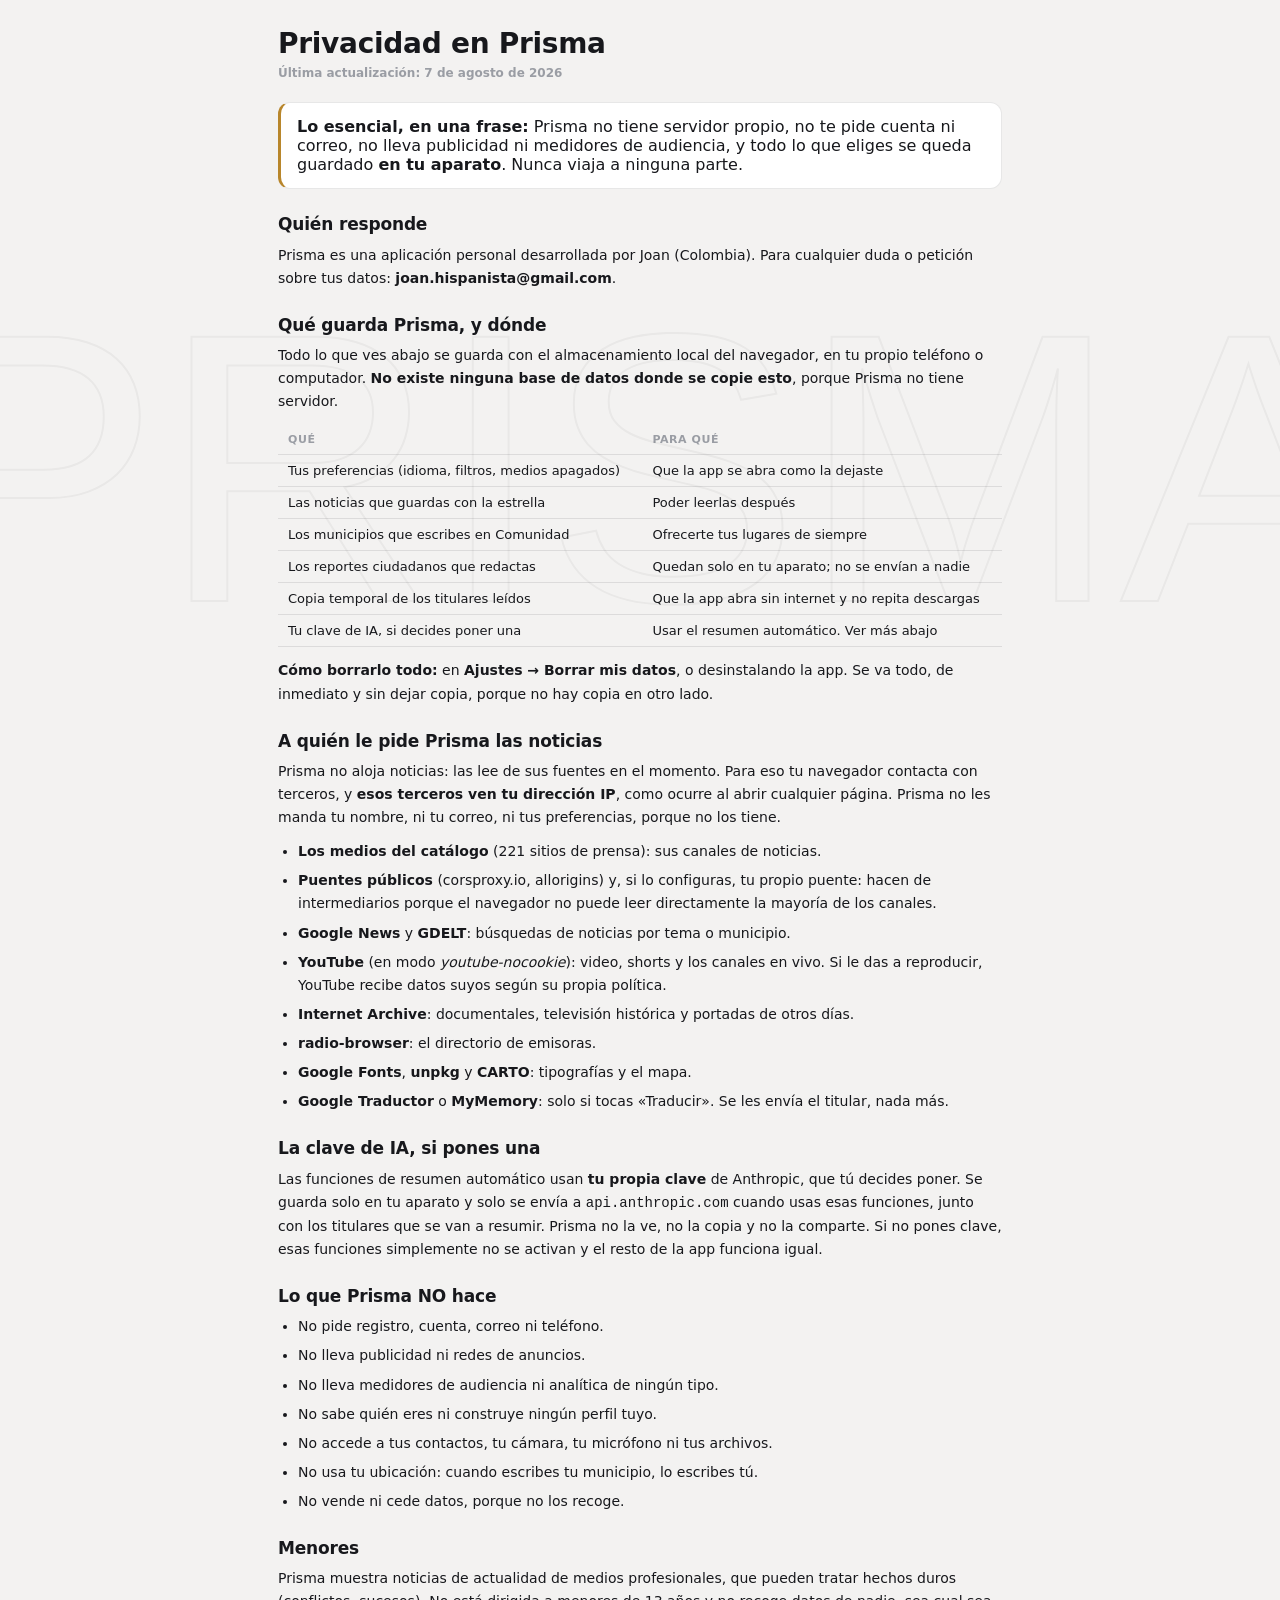
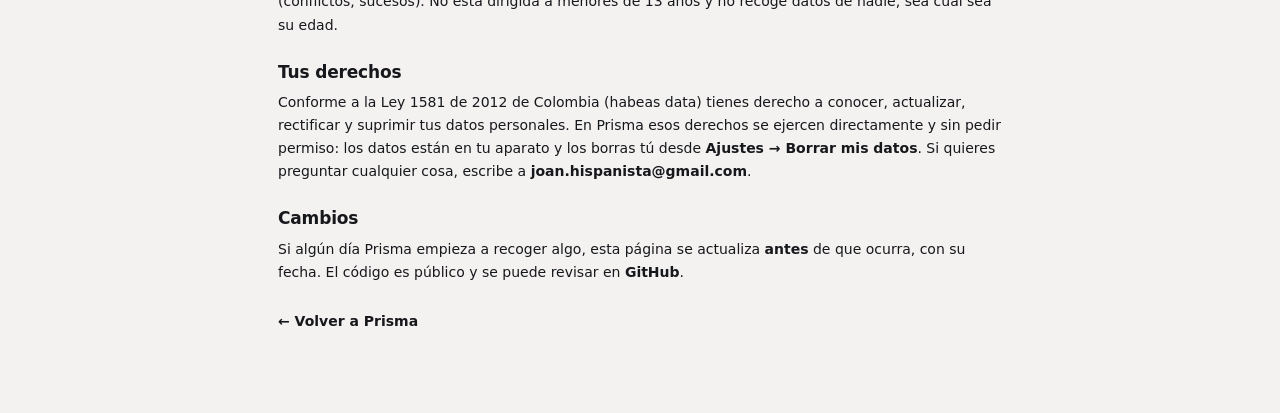
==== privacidad.html @ cb652c82 "Ficha para Google Play, y arreglar el boton que prometia mas de lo que borraba Google exige una poli" ====
<!DOCTYPE html>
<html lang="es-CO">
<head>
<meta charset="UTF-8">
<meta name="viewport" content="width=device-width, initial-scale=1.0">
<title>Privacidad · Prisma · Noticias del mundo</title>
<meta name="description" content="Qué guarda Prisma, dónde lo guarda y a quién le pide las noticias. En cristiano.">
<meta name="theme-color" content="#17181c">
<link rel="stylesheet" href="estilos.css">
<style>
  .doc{max-width:760px;margin:0 auto;padding:28px 18px 70px}
  .doc h1{font-size:28px;font-weight:900;line-height:1.15;margin-bottom:6px}
  .doc .fecha{font-size:12px;color:var(--gris-claro);font-weight:700;margin-bottom:22px}
  .doc h2{font-size:17px;font-weight:900;margin:26px 0 9px}
  .doc p,.doc li{font-size:14px;line-height:1.65;color:var(--negro)}
  .doc p{margin-bottom:11px}
  .doc ul{margin:0 0 12px 20px}
  .doc li{margin-bottom:6px}
  .doc .clave{background:#fff;border:1px solid var(--linea);border-left:3px solid var(--oro);border-radius:12px;padding:14px 16px;margin:16px 0}
  .doc a{color:var(--negro);font-weight:700}
  .doc table{width:100%;border-collapse:collapse;margin:12px 0;font-size:13px}
  .doc th,.doc td{text-align:left;padding:8px 10px;border-bottom:1px solid var(--linea);vertical-align:top}
  .doc th{font-size:11px;text-transform:uppercase;letter-spacing:.05em;color:var(--gris-claro)}
</style>
</head>
<body>
<div class="doc">

<h1>Privacidad en Prisma</h1>
<div class="fecha">Última actualización: 7 de agosto de 2026</div>

<div class="clave">
  <b>Lo esencial, en una frase:</b> Prisma no tiene servidor propio, no te pide cuenta
  ni correo, no lleva publicidad ni medidores de audiencia, y todo lo que eliges
  se queda guardado <b>en tu aparato</b>. Nunca viaja a ninguna parte.
</div>

<h2>Quién responde</h2>
<p>Prisma es una aplicación personal desarrollada por Joan (Colombia). Para cualquier
duda o petición sobre tus datos: <a href="mailto:joan.hispanista@gmail.com">joan.hispanista@gmail.com</a>.</p>

<h2>Qué guarda Prisma, y dónde</h2>
<p>Todo lo que ves abajo se guarda con el almacenamiento local del navegador, en tu
propio teléfono o computador. <b>No existe ninguna base de datos donde se copie
esto</b>, porque Prisma no tiene servidor.</p>
<table>
  <tr><th>Qué</th><th>Para qué</th></tr>
  <tr><td>Tus preferencias (idioma, filtros, medios apagados)</td><td>Que la app se abra como la dejaste</td></tr>
  <tr><td>Las noticias que guardas con la estrella</td><td>Poder leerlas después</td></tr>
  <tr><td>Los municipios que escribes en Comunidad</td><td>Ofrecerte tus lugares de siempre</td></tr>
  <tr><td>Los reportes ciudadanos que redactas</td><td>Quedan solo en tu aparato; no se envían a nadie</td></tr>
  <tr><td>Copia temporal de los titulares leídos</td><td>Que la app abra sin internet y no repita descargas</td></tr>
  <tr><td>Tu clave de IA, si decides poner una</td><td>Usar el resumen automático. Ver más abajo</td></tr>
</table>
<p><b>Cómo borrarlo todo:</b> en <b>Ajustes → Borrar mis datos</b>, o desinstalando la app.
Se va todo, de inmediato y sin dejar copia, porque no hay copia en otro lado.</p>

<h2>A quién le pide Prisma las noticias</h2>
<p>Prisma no aloja noticias: las lee de sus fuentes en el momento. Para eso tu
navegador contacta con terceros, y <b>esos terceros ven tu dirección IP</b>, como
ocurre al abrir cualquier página. Prisma no les manda tu nombre, ni tu correo, ni
tus preferencias, porque no los tiene.</p>
<ul>
  <li><b>Los medios del catálogo</b> (221 sitios de prensa): sus canales de noticias.</li>
  <li><b>Puentes públicos</b> (corsproxy.io, allorigins) y, si lo configuras, tu propio
      puente: hacen de intermediarios porque el navegador no puede leer directamente
      la mayoría de los canales.</li>
  <li><b>Google News</b> y <b>GDELT</b>: búsquedas de noticias por tema o municipio.</li>
  <li><b>YouTube</b> (en modo <i>youtube-nocookie</i>): video, shorts y los canales en
      vivo. Si le das a reproducir, YouTube recibe datos suyos según su propia
      política.</li>
  <li><b>Internet Archive</b>: documentales, televisión histórica y portadas de otros días.</li>
  <li><b>radio-browser</b>: el directorio de emisoras.</li>
  <li><b>Google Fonts</b>, <b>unpkg</b> y <b>CARTO</b>: tipografías y el mapa.</li>
  <li><b>Google Traductor</b> o <b>MyMemory</b>: solo si tocas «Traducir». Se les envía el
      titular, nada más.</li>
</ul>

<h2>La clave de IA, si pones una</h2>
<p>Las funciones de resumen automático usan <b>tu propia clave</b> de Anthropic, que tú
decides poner. Se guarda solo en tu aparato y solo se envía a
<code>api.anthropic.com</code> cuando usas esas funciones, junto con los titulares que
se van a resumir. Prisma no la ve, no la copia y no la comparte. Si no pones
clave, esas funciones simplemente no se activan y el resto de la app funciona igual.</p>

<h2>Lo que Prisma NO hace</h2>
<ul>
  <li>No pide registro, cuenta, correo ni teléfono.</li>
  <li>No lleva publicidad ni redes de anuncios.</li>
  <li>No lleva medidores de audiencia ni analítica de ningún tipo.</li>
  <li>No sabe quién eres ni construye ningún perfil tuyo.</li>
  <li>No accede a tus contactos, tu cámara, tu micrófono ni tus archivos.</li>
  <li>No usa tu ubicación: cuando escribes tu municipio, lo escribes tú.</li>
  <li>No vende ni cede datos, porque no los recoge.</li>
</ul>

<h2>Menores</h2>
<p>Prisma muestra noticias de actualidad de medios profesionales, que pueden tratar
hechos duros (conflictos, sucesos). No está dirigida a menores de 13 años y no
recoge datos de nadie, sea cual sea su edad.</p>

<h2>Tus derechos</h2>
<p>Conforme a la Ley 1581 de 2012 de Colombia (habeas data) tienes derecho a conocer,
actualizar, rectificar y suprimir tus datos personales. En Prisma esos derechos se
ejercen directamente y sin pedir permiso: los datos están en tu aparato y los
borras tú desde <b>Ajustes → Borrar mis datos</b>. Si quieres preguntar cualquier
cosa, escribe a <a href="mailto:joan.hispanista@gmail.com">joan.hispanista@gmail.com</a>.</p>

<h2>Cambios</h2>
<p>Si algún día Prisma empieza a recoger algo, esta página se actualiza <b>antes</b> de
que ocurra, con su fecha. El código es público y se puede revisar en
<a href="https://github.com/joanhispanista-star/prisma-noticias" target="_blank" rel="noopener">GitHub</a>.</p>

<p style="margin-top:26px"><a href="noticias.html">← Volver a Prisma</a></p>

</div>
</body>
</html>
---- estilos.css ----
:root{
    --negro:#17181c;--negro-2:#24262e;--negro-3:#2f323c;
    --rojo:#D81E2C;--rojo-osc:#A8121E;
    --oro:#b8862b;--oro-cl:#d9a83e;
    --verde:#1f8a4c;--ambar:#b7791f;--azul:#2b7fff;
    --blanco:#ffffff;--hueso:#f3f2f1;--gris:#6c6f76;--gris-claro:#9a9da4;
    --linea:rgba(23,24,28,.1);--linea-2:rgba(23,24,28,.06);--r:14px;
    /* espectro de sesgo (convencion AllSides: azul=izq, rojo=der) */
    --izq:#2b5fd0;--ci:#6f97e0;--centro:#8f949c;--cd:#e0906f;--der:#d23b28;--estatal:#7a4fd6;
  }
  *{box-sizing:border-box;margin:0;padding:0}
  html,body{min-height:100%}
  body{font-family:'Inter',system-ui,-apple-system,sans-serif;background:var(--hueso);color:var(--negro);
    -webkit-font-smoothing:antialiased;position:relative;overflow-x:hidden}
  h1,h2,h3,h4{line-height:1.14;letter-spacing:-.01em}
  .display{font-family:'Archivo Black',system-ui,sans-serif;letter-spacing:0}
  .mono{font-family:'JetBrains Mono',monospace}
  button,select,input,textarea{font-family:inherit}
  button{cursor:pointer;border:none;background:none}
  a{color:inherit;text-decoration:none}
  img{max-width:100%;display:block}

  body::before{content:"PRISMA";position:fixed;font-family:'Archivo Black',sans-serif;font-size:30vw;
    color:transparent;-webkit-text-stroke:2px rgba(23,24,28,.045);top:52%;left:50%;
    transform:translate(-50%,-50%);white-space:nowrap;pointer-events:none;z-index:0}

  .wrap{position:relative;z-index:1;max-width:1180px;margin:0 auto;padding:22px 18px 60px}

  /* ---- cabecera ---- */
  header{display:flex;align-items:center;justify-content:space-between;gap:14px;flex-wrap:wrap}
  .brand{display:flex;align-items:center;gap:12px}
  .seal{width:50px;height:50px;border-radius:14px;background:var(--negro);color:#fff;display:grid;place-items:center;
    font-family:'Archivo Black';font-size:25px;box-shadow:0 10px 26px -10px rgba(23,24,28,.6);flex:none;position:relative;overflow:hidden}
  .seal::after{content:"";position:absolute;inset:0;background:conic-gradient(from 210deg,var(--izq),#7a4fd6,var(--der),var(--oro-cl),var(--izq));opacity:.9;mix-blend-mode:screen}
  .seal span{position:relative;z-index:1}
  .brand .bt .l1{font-family:'Archivo Black';font-size:20px;line-height:1}
  .brand .bt .l2{font-size:10.5px;color:var(--oro);font-weight:800;letter-spacing:.2em;text-transform:uppercase;margin-top:4px}
  .hstatus{display:flex;align-items:center;gap:8px;flex-wrap:wrap}
  .chip-net{display:inline-flex;align-items:center;gap:7px;font-size:12px;font-weight:700;padding:7px 12px;border-radius:999px;
    background:#fff;border:1.5px solid var(--linea)}
  .chip-net .led{width:9px;height:9px;border-radius:50%;background:var(--gris-claro);flex:none}
  .chip-net.on .led{background:var(--verde);box-shadow:0 0 0 3px rgba(31,138,76,.16)}
  .chip-net.off .led{background:var(--ambar)}
  .clock{font-size:12px;color:var(--gris);font-weight:600;text-align:right;line-height:1.5}
  .clock b{color:var(--negro)}

  /* ---- ticker ultima hora ---- */
  .ticker{margin:16px 0 4px;background:var(--negro);color:#fff;border-radius:12px;display:flex;align-items:center;gap:0;overflow:hidden;height:42px}
  .ticker .lbl{background:var(--rojo);height:100%;display:flex;align-items:center;gap:7px;padding:0 14px;font-weight:900;font-size:11.5px;
    letter-spacing:.08em;text-transform:uppercase;white-space:nowrap;flex:none}
  .ticker .lbl .dotlive{width:8px;height:8px;border-radius:50%;background:#fff;animation:pulse 1.1s infinite}
  .ticker .track{flex:1;overflow:hidden;position:relative;height:100%}
  .ticker .move{position:absolute;white-space:nowrap;display:flex;align-items:center;height:100%;will-change:transform;animation:tick 60s linear infinite}
  .ticker .move:hover{animation-play-state:paused}
  .ticker .move a{font-size:13px;font-weight:600;padding:0 26px;color:#f0f0f0;position:relative}
  .ticker .move a::before{content:"";position:absolute;left:0;top:50%;width:4px;height:4px;border-radius:50%;background:var(--oro-cl);transform:translateY(-50%)}
  @keyframes tick{from{transform:translateX(0)}to{transform:translateX(-50%)}}
  @keyframes pulse{50%{opacity:.3}}

  /* ---- hero ---- */
  .hero{margin:18px 0 6px}
  .hero h1{font-family:'Archivo Black';font-size:clamp(28px,5.4vw,46px);line-height:1}
  .hero h1 .g{background:linear-gradient(90deg,var(--izq),#7a4fd6,var(--der));-webkit-background-clip:text;background-clip:text;-webkit-text-fill-color:transparent}
  .hero p{color:var(--gris);font-size:14px;font-weight:500;margin-top:8px;max-width:660px;line-height:1.55}

  /* ---- tabs ---- */
  .tabs{display:flex;gap:8px;flex-wrap:wrap;margin:16px 0 18px;position:sticky;top:0;z-index:30;padding:10px 0;
    background:linear-gradient(var(--hueso) 72%,transparent)}
  .tab{border:1.5px solid var(--linea);background:#fff;padding:9px 15px;border-radius:999px;font-weight:700;font-size:13px;
    color:var(--gris);transition:.13s;display:inline-flex;align-items:center;gap:7px}
  .tab:hover{border-color:var(--negro);color:var(--negro)}
  .tab.on{background:var(--negro);border-color:var(--negro);color:#fff}
  .tab .b{font-size:10px;background:var(--rojo);color:#fff;border-radius:999px;padding:1px 6px;font-weight:800}

  .view{display:none;animation:fade .25s ease}
  .view.on{display:block}
  @keyframes fade{from{opacity:0;transform:translateY(4px)}to{opacity:1;transform:none}}

  /* ---- filtros ---- */
  .filters{background:#fff;border:1px solid var(--linea);border-radius:var(--r);padding:12px 14px;margin-bottom:16px;
    display:flex;gap:10px;flex-wrap:wrap;align-items:center}
  .fgroup{display:flex;align-items:center;gap:6px}
  .fgroup>span{font-size:11px;font-weight:800;text-transform:uppercase;letter-spacing:.05em;color:var(--gris-claro)}
  .sel{font-size:13px;font-weight:600;padding:8px 11px;border:1.5px solid var(--linea);border-radius:9px;background:#fff;color:var(--negro)}
  .sel:focus{outline:none;border-color:var(--negro)}
  .search{flex:1;min-width:180px;display:flex;align-items:center;gap:8px;background:#fff;border:1.5px solid var(--linea);border-radius:9px;padding:0 11px}
  .search input{border:none;outline:none;padding:9px 0;font-size:13.5px;font-weight:500;width:100%;background:none}
  .search .ic{color:var(--gris-claro);font-size:15px}
  .btn{display:inline-flex;align-items:center;justify-content:center;gap:7px;font-weight:700;font-size:13.5px;padding:9px 15px;border-radius:10px;transition:.13s;white-space:nowrap}
  .btn-negro{background:var(--negro);color:#fff}.btn-negro:hover{background:var(--negro-2)}
  .btn-ghost{background:#fff;border:1.5px solid var(--linea);color:var(--negro)}.btn-ghost:hover{border-color:var(--negro)}
  .btn-sm{padding:6px 11px;font-size:12.5px;border-radius:8px}
  .btn[disabled]{opacity:.45;cursor:not-allowed}

  /* chips de sesgo (filtro) */
  .biaschips{display:flex;gap:6px;flex-wrap:wrap}
  .bchip{font-size:11.5px;font-weight:800;padding:6px 11px;border-radius:999px;border:1.5px solid var(--linea);background:#fff;color:var(--gris);display:inline-flex;align-items:center;gap:6px}
  .bchip .dot{width:9px;height:9px;border-radius:50%}
  .bchip.on{color:#fff;border-color:transparent}
  .bchip[data-b="izq"].on{background:var(--izq)} .bchip[data-b="ci"].on{background:var(--ci)}
  .bchip[data-b="centro"].on{background:var(--centro)} .bchip[data-b="cd"].on{background:var(--cd)}
  .bchip[data-b="der"].on{background:var(--der)} .bchip[data-b="estatal"].on{background:var(--estatal)}

  /* ---- feed ---- */
  .feedgrid{display:grid;grid-template-columns:repeat(auto-fill,minmax(310px,1fr));gap:16px}
  .art{background:#fff;border:1px solid var(--linea);border-radius:var(--r);overflow:hidden;display:flex;flex-direction:column;transition:.15s}
  .art:hover{transform:translateY(-3px);box-shadow:0 22px 44px -26px rgba(23,24,28,.5)}
  .art .thumb{aspect-ratio:16/9;background:#e9eaec no-repeat center/cover;position:relative}
  .art .thumb .noimg{position:absolute;inset:0;display:grid;place-items:center;font-size:30px;opacity:.25}
  .art .thumb .cat{position:absolute;left:10px;top:10px;font-size:10px;font-weight:800;text-transform:uppercase;letter-spacing:.05em;
    background:rgba(23,24,28,.82);color:#fff;padding:4px 9px;border-radius:999px;backdrop-filter:blur(3px)}
  .art-b{padding:14px 15px 15px;display:flex;flex-direction:column;flex:1}
  .art-src{display:flex;align-items:center;gap:8px;font-size:11.5px;color:var(--gris);font-weight:600;flex-wrap:wrap}
  .art-src .nm{font-weight:800;color:var(--negro)}
  .art-t{font-size:16px;font-weight:800;margin:8px 0 6px;line-height:1.28}
  .art-x{font-size:13px;color:var(--gris);font-weight:500;line-height:1.5;flex:1;overflow:hidden;display:-webkit-box;-webkit-line-clamp:3;-webkit-box-orient:vertical}
  .art-foot{display:flex;gap:6px;margin-top:12px;flex-wrap:wrap;align-items:center}
  .lnk{font-size:12px;font-weight:800;color:var(--negro);display:inline-flex;align-items:center;gap:5px;padding:6px 9px;border-radius:8px;border:1.5px solid var(--linea);transition:.12s}
  .lnk:hover{background:var(--negro);color:#fff;border-color:var(--negro)}
  .lnk.tr{color:var(--izq);border-color:rgba(43,95,208,.3)}.lnk.tr:hover{background:var(--izq);color:#fff;border-color:var(--izq)}
  .lnk.tr.done{color:var(--verde);border-color:rgba(31,138,76,.3)}

  /* insignia de sesgo */
  .bbadge{font-size:10.5px;font-weight:800;padding:3px 8px;border-radius:999px;display:inline-flex;align-items:center;gap:5px;white-space:nowrap;color:#fff}
  .bbadge .dt{width:7px;height:7px;border-radius:50%;background:rgba(255,255,255,.9)}
  .bbadge.izq{background:var(--izq)}.bbadge.ci{background:var(--ci)}.bbadge.centro{background:var(--centro)}
  .bbadge.cd{background:var(--cd);color:#3a1f14}.bbadge.der{background:var(--der)}.bbadge.estatal{background:var(--estatal)}
  .bbadge.cd .dt{background:rgba(58,31,20,.5)}

  /* skeleton */
  .sk{background:#fff;border:1px solid var(--linea);border-radius:var(--r);overflow:hidden}
  .sk .a{aspect-ratio:16/9;background:linear-gradient(90deg,#eee,#f6f6f6,#eee);background-size:200% 100%;animation:sh 1.3s infinite}
  .sk .b{padding:15px}.sk .l{height:11px;border-radius:6px;background:#eee;margin-bottom:9px;animation:sh 1.3s infinite;background-size:200% 100%;background-image:linear-gradient(90deg,#eee,#f6f6f6,#eee)}
  .sk .l.s{width:60%}
  @keyframes sh{to{background-position:-200% 0}}

  .empty{grid-column:1/-1;padding:56px 18px;text-align:center;color:var(--gris)}
  .empty .ic{font-size:40px;opacity:.4;margin-bottom:10px}
  .empty p{font-size:14px;font-weight:600;line-height:1.6;max-width:420px;margin:0 auto}

  .loadmore{display:flex;justify-content:center;margin-top:22px}

  /* ---- mapa ---- */
  .mapwrap{background:#fff;border:1px solid var(--linea);border-radius:var(--r);overflow:hidden}
  #map{height:min(62vh,560px);width:100%;background:#dfe3e8}
  .map-leg{display:flex;gap:14px;flex-wrap:wrap;padding:12px 16px;border-top:1px solid var(--linea);font-size:12px;color:var(--gris);font-weight:600;align-items:center}
  .map-leg .it{display:inline-flex;align-items:center;gap:6px}
  .map-leg .d{width:11px;height:11px;border-radius:50%}
  .mapfallback{padding:40px 20px;text-align:center;color:var(--gris)}
  .leaflet-popup-content{font-family:'Inter',sans-serif;margin:11px 13px;font-size:12.5px}
  .leaflet-popup-content b{font-size:13px}
  .pp-h{font-weight:900;font-size:13.5px;margin-bottom:6px}
  .pp-h .c{font-size:11px;color:#6c6f76;font-weight:700}
  .pp-it{display:block;padding:5px 0;border-top:1px solid #eee;font-weight:600;color:#17181c;line-height:1.35}

  /* ---- canal (reportero automático) ---- */
  .canal-wrap{display:grid;grid-template-columns:minmax(0,1.35fr) minmax(0,1fr);gap:16px;align-items:start}
  .canal-tele{min-width:0}
  .canal-video{position:relative;aspect-ratio:16/9;background:#0c0d10;border-radius:var(--r);overflow:hidden;border:1px solid var(--linea)}
  .canal-video iframe{position:absolute;inset:0;width:100%;height:100%;border:0}
  .canal-apagado{position:absolute;inset:0;display:flex;flex-direction:column;align-items:center;justify-content:center;gap:12px;text-align:center;padding:22px;color:#e9eaec}
  .canal-apagado .ic{font-size:40px}
  .canal-apagado p{font-size:13px;line-height:1.5;max-width:44ch;color:#c8cace}
  .canal-nota{font-size:11px;color:#8b8e95}
  /* la etiqueta es obligatoria: el video es la señal del canal, NO imagen de la noticia que suena */
  .canal-aviso{margin-top:8px;font-size:11.5px;color:var(--gris);font-weight:600;line-height:1.45;
    background:var(--hueso);border:1px solid var(--linea);border-left:3px solid var(--ambar);border-radius:10px;padding:8px 11px}
  .canal-guion{min-width:0;display:flex;flex-direction:column;gap:11px}
  .canal-vivo{display:flex;align-items:center;gap:8px;font-size:11px;font-weight:800;letter-spacing:.08em;color:var(--rojo)}
  .canal-reloj{margin-left:auto;color:var(--gris-claro);font-weight:700;letter-spacing:0}
  .canal-lineas{display:flex;flex-direction:column;gap:9px;min-height:190px}
  .canal-linea{font-size:13.5px;line-height:1.5;color:var(--gris);padding-left:11px;border-left:2px solid transparent;transition:.2s}
  .canal-linea.on{color:var(--negro);font-weight:700;border-left-color:var(--rojo)}
  .canal-linea .qui{display:block;font-size:11px;font-weight:700;color:var(--gris-claro);margin-top:3px}
  .canal-linea.cabecera{font-size:12px;font-weight:800;text-transform:uppercase;letter-spacing:.05em;color:var(--gris-claro)}
  .canal-linea.ciego{background:#fff7ed;border-left-color:var(--ambar);border-radius:0 8px 8px 0;padding:7px 11px}
  .canal-mandos{display:flex;align-items:center;gap:9px;flex-wrap:wrap;padding-top:4px;border-top:1px solid var(--linea)}
  .canal-porque{margin-top:16px;background:#fff;border:1px solid var(--linea);border-left:3px solid var(--oro);border-radius:var(--r);padding:14px 16px}
  .canal-porque h4{font-size:12px;font-weight:800;text-transform:uppercase;letter-spacing:.05em;color:var(--gris-claro);margin-bottom:9px}
  .canal-porque .cifras{display:flex;gap:20px;flex-wrap:wrap;margin-bottom:10px}
  .canal-porque .cifra b{display:block;font-size:21px;font-weight:900;line-height:1}
  .canal-porque .cifra span{font-size:11px;color:var(--gris);font-weight:700}
  .canal-porque .quienes{font-size:11.5px;color:var(--gris);line-height:1.6}
  .canal-pie{margin-top:16px;font-size:11.5px;color:var(--gris);font-weight:600;line-height:1.6}

  /* ---- en vivo (televisión) ---- */
  .livegrid{display:grid;grid-template-columns:repeat(auto-fill,minmax(250px,1fr));gap:14px}
  .live{background:#fff;border:1px solid var(--linea);border-left:3px solid var(--rojo);border-radius:var(--r);padding:14px 15px;cursor:pointer;transition:.15s;display:flex;flex-direction:column;gap:9px}
  .live:hover{transform:translateY(-3px);box-shadow:0 18px 38px -24px rgba(23,24,28,.5)}
  .live .lv-top{display:flex;align-items:center;gap:7px;min-width:0}
  .live .lv-dot{width:8px;height:8px;border-radius:50%;background:var(--rojo);flex:none;animation:latido 1.7s infinite}
  @keyframes latido{0%,100%{opacity:1}50%{opacity:.2}}
  .live .lv-nm{font-weight:800;font-size:14px;line-height:1.25;min-width:0}
  .live .lv-meta{font-size:11px;color:var(--gris);font-weight:700;display:flex;align-items:center;gap:6px;flex-wrap:wrap}
  .live .lv-visto{font-size:11.5px;color:var(--gris);line-height:1.35;display:-webkit-box;-webkit-line-clamp:2;-webkit-box-orient:vertical;overflow:hidden}
  .live .lv-pie{margin-top:auto;display:flex;align-items:center;justify-content:space-between;gap:8px;padding-top:2px}
  .live .lv-antig{font-size:10.5px;color:var(--gris-claro);font-weight:700}
  .live .lv-ver{font-size:12px;font-weight:800;color:var(--negro)}

  /* ---- video / shorts ---- */
  .vgrid{display:grid;grid-template-columns:repeat(auto-fill,minmax(280px,1fr));gap:16px}
  .vcard{background:#fff;border:1px solid var(--linea);border-radius:var(--r);overflow:hidden;cursor:pointer;transition:.15s}
  .vcard:hover{transform:translateY(-3px);box-shadow:0 22px 44px -26px rgba(23,24,28,.5)}
  .vcard .vth{aspect-ratio:16/9;background:#111 no-repeat center/cover;position:relative}
  .vcard .vth .play{position:absolute;inset:0;display:grid;place-items:center;color:#fff;font-size:44px;opacity:.92;text-shadow:0 3px 14px rgba(0,0,0,.5)}
  .vcard .vb{padding:12px 13px}
  .vcard .vt{font-size:13.5px;font-weight:700;line-height:1.35;display:-webkit-box;-webkit-line-clamp:2;-webkit-box-orient:vertical;overflow:hidden}
  .vcard .vs{font-size:11.5px;color:var(--gris);font-weight:700;margin-top:7px;display:flex;gap:7px;align-items:center}
  .modal{position:fixed;inset:0;z-index:200;background:rgba(10,11,13,.82);display:none;align-items:center;justify-content:center;padding:16px;backdrop-filter:blur(3px)}
  .modal.on{display:flex}
  .modal .box{width:min(920px,100%);background:#000;border-radius:14px;overflow:hidden;position:relative}
  .modal .box.vert{width:min(420px,100%)}
  .modal .vframe{aspect-ratio:16/9;width:100%}
  .modal .box.vert .vframe{aspect-ratio:9/16;max-height:82vh}
  .modal .x{position:absolute;top:-12px;right:-12px;width:38px;height:38px;border-radius:50%;background:#fff;color:#17181c;font-size:20px;font-weight:900;display:grid;place-items:center;box-shadow:0 6px 20px rgba(0,0,0,.4);z-index:3}
  @media(max-width:520px){.modal .x{top:6px;right:6px}}

  .shortsrail{display:flex;gap:14px;overflow-x:auto;padding:4px 2px 14px;scroll-snap-type:x mandatory}
  .short{flex:none;width:200px;aspect-ratio:9/16;border-radius:14px;overflow:hidden;position:relative;scroll-snap-align:start;cursor:pointer;background:#111 no-repeat center/cover;border:1px solid var(--linea)}
  .short .ov{position:absolute;inset:0;background:linear-gradient(transparent 45%,rgba(0,0,0,.82));display:flex;flex-direction:column;justify-content:flex-end;padding:12px}
  .short .ov .st{color:#fff;font-size:12px;font-weight:700;line-height:1.3;display:-webkit-box;-webkit-line-clamp:3;-webkit-box-orient:vertical;overflow:hidden}
  .short .ov .ss{color:#e7c96b;font-size:10.5px;font-weight:800;margin-top:6px;text-transform:uppercase;letter-spacing:.04em}
  .short .play{position:absolute;top:10px;right:10px;font-size:18px;color:#fff;opacity:.9}

  /* ---- radio ---- */
  .radiobar{position:sticky;bottom:0;z-index:40;background:var(--negro);color:#fff;border-radius:14px;padding:12px 14px;display:none;
    align-items:center;gap:12px;margin-top:16px;box-shadow:0 -6px 30px -12px rgba(0,0,0,.4)}
  .radiobar.on{display:flex}
  .radiobar .pp{width:44px;height:44px;border-radius:50%;background:var(--rojo);color:#fff;display:grid;place-items:center;font-size:18px;flex:none}
  .radiobar .meta{flex:1;min-width:0}
  .radiobar .meta .nm{font-weight:800;font-size:14px;white-space:nowrap;overflow:hidden;text-overflow:ellipsis}
  .radiobar .meta .st{font-size:11.5px;color:var(--gris-claro);font-weight:600;display:flex;align-items:center;gap:6px}
  .eq{display:inline-flex;gap:2px;align-items:flex-end;height:12px}
  .eq i{width:3px;background:var(--verde);border-radius:2px;animation:eq .9s infinite ease-in-out}
  .eq i:nth-child(2){animation-delay:.2s}.eq i:nth-child(3){animation-delay:.4s}.eq i:nth-child(4){animation-delay:.15s}
  @keyframes eq{0%,100%{height:3px}50%{height:12px}}
  .radiolist{display:grid;grid-template-columns:repeat(auto-fill,minmax(260px,1fr));gap:12px}
  .rstat{background:#fff;border:1px solid var(--linea);border-radius:var(--r);padding:13px 14px;display:flex;gap:11px;align-items:center;cursor:pointer;transition:.13s;border-left:3px solid var(--linea)}
  .rstat:hover{border-left-color:var(--rojo);transform:translateY(-2px);box-shadow:0 16px 34px -22px rgba(23,24,28,.45)}
  .rstat.playing{border-left-color:var(--verde);background:#f6fbf8}
  .rstat .ricon{width:42px;height:42px;border-radius:10px;background:var(--hueso) no-repeat center/contain;flex:none;display:grid;place-items:center;font-size:19px;border:1px solid var(--linea)}
  .rstat .rnm{font-weight:800;font-size:13.5px;line-height:1.25;overflow:hidden;display:-webkit-box;-webkit-line-clamp:2;-webkit-box-orient:vertical}
  .rstat .rmeta{font-size:11px;color:var(--gris);font-weight:600;margin-top:3px}

  /* ---- canales / directorio ---- */
  .chan{background:#fff;border:1px solid var(--linea);border-radius:var(--r);padding:16px;transition:.15s;border-top:4px solid var(--centro)}
  .chan[data-b="izq"]{border-top-color:var(--izq)}.chan[data-b="ci"]{border-top-color:var(--ci)}
  .chan[data-b="centro"]{border-top-color:var(--centro)}.chan[data-b="cd"]{border-top-color:var(--cd)}
  .chan[data-b="der"]{border-top-color:var(--der)}.chan[data-b="estatal"]{border-top-color:var(--estatal)}
  .changrid{display:grid;grid-template-columns:repeat(auto-fill,minmax(320px,1fr));gap:16px}
  .chan-h{display:flex;align-items:flex-start;justify-content:space-between;gap:10px}
  .chan-h .nm{font-size:17px;font-weight:900}
  .chan-h .meta{font-size:11.5px;color:var(--gris);font-weight:700;margin-top:2px}
  .chan .hist{font-size:12.5px;color:var(--gris);font-weight:500;line-height:1.5;margin:11px 0}
  .chan .cred{display:inline-flex;align-items:center;gap:6px;font-size:11px;font-weight:800;text-transform:uppercase;letter-spacing:.03em;padding:3px 8px;border-radius:6px}
  .cred.alta{background:#e2efe7;color:#146b3a}.cred.media{background:#fdf2d9;color:#8a5a11}
  .cred.baja{background:#fbe4e2;color:#a8121e}.cred.mixta{background:#eceef0;color:#4a4d54}
  /* medidor */
  .bmeter{margin:12px 0 4px}
  .btrack{position:relative;height:9px;border-radius:999px;background:linear-gradient(90deg,var(--izq),var(--ci),var(--centro),var(--cd),var(--der))}
  .btrack .mk{position:absolute;top:50%;width:16px;height:16px;border-radius:50%;background:#fff;border:3px solid var(--negro);transform:translate(-50%,-50%);box-shadow:0 2px 6px rgba(0,0,0,.25)}
  .blabels{display:flex;justify-content:space-between;font-size:10px;font-weight:800;color:var(--gris-claro);text-transform:uppercase;letter-spacing:.04em;margin-top:6px}
  .bstate{margin:12px 0 4px;display:flex;align-items:center;gap:9px;font-weight:800;color:var(--estatal);font-size:13px}
  .bsrc{font-size:10.5px;color:var(--gris-claro);font-weight:700;margin-top:6px}
  .chan-links{display:flex;gap:6px;flex-wrap:wrap;margin-top:12px}
  .chan-links a{font-size:11.5px;font-weight:800;padding:6px 10px;border-radius:8px;border:1.5px solid var(--linea);color:var(--negro);transition:.12s;display:inline-flex;gap:5px;align-items:center}
  .chan-links a:hover{background:var(--negro);color:#fff;border-color:var(--negro)}
  /* propiedad / seguir el dinero */
  .own{margin:12px 0 4px;border:1px solid var(--linea);border-radius:10px;overflow:hidden;background:#fbfbfb}
  .own summary{cursor:pointer;list-style:none;padding:9px 12px;font-size:12.5px;font-weight:800;color:var(--negro);display:flex;align-items:center;gap:7px}
  .own summary::-webkit-details-marker{display:none}
  .own summary::after{content:"▾";margin-left:auto;color:var(--gris-claro);transition:.15s}
  .own[open] summary::after{transform:rotate(180deg)}
  .own summary:hover{background:#f3f2f1}
  .own-body{padding:2px 12px 12px}
  .own-row{display:flex;gap:8px;align-items:flex-start;font-size:12px;color:var(--gris);font-weight:500;line-height:1.5;padding:7px 0;border-top:1px solid var(--linea-2)}
  .own-row b{color:var(--negro);font-weight:800}
  .own-row .own-ic{flex:none;font-size:13px;line-height:1.4}
  .own-row.warn{color:#8a5a11}.own-row.warn b{color:#a8121e}
  .own-src{font-size:10.5px;color:var(--gris-claro);font-weight:700;margin-top:8px}
  .chip-int{font-size:10px;font-weight:800;padding:3px 7px;border-radius:999px;background:#fbe4e2;color:#a8121e;white-space:nowrap}
  .chip-ext{font-size:9.5px;font-weight:800;padding:2px 6px;border-radius:999px;background:#fdf2d9;color:#8a5a11;white-space:nowrap;text-transform:uppercase;letter-spacing:.03em}

  /* ---- pestaña Prisma (contenido propio) ---- */
  .seg{display:inline-flex;background:#eceef0;border-radius:12px;padding:4px;gap:4px;margin-bottom:18px;flex-wrap:wrap;max-width:100%}
  .segbtn{border:none;background:none;padding:9px 15px;border-radius:9px;font-weight:800;font-size:13px;color:var(--gris);transition:.13s;white-space:nowrap}
  .segbtn.on{background:#fff;color:var(--negro);box-shadow:0 2px 8px -3px rgba(23,24,28,.25)}
  .seg-view{display:none;animation:fade .25s ease}.seg-view.on{display:block}
  .ai-card{background:#fff;border:1px solid var(--linea);border-radius:var(--r);border-left:3px solid #7a4fd6;padding:16px 18px;font-size:14px;line-height:1.62;color:var(--negro)}
  .ai-card b{font-weight:800}
  .ai-card p{margin:0 0 9px}.ai-card ul{margin:2px 0 10px;padding-left:20px}.ai-card li{margin-bottom:6px}
  .ai-card h4{font-size:14.5px;font-weight:800;margin:12px 0 6px}
  .ai-loading{background:#fff;border:1px solid var(--linea);border-radius:var(--r);padding:22px;text-align:center;color:var(--gris);font-weight:600;font-size:13.5px}
  .ai-loading::before{content:"✨";display:block;font-size:26px;margin-bottom:8px;animation:pulse 1.1s infinite}
  .ai-foot{font-size:11px;color:var(--gris-claro);font-weight:600;margin-top:9px;line-height:1.5;padding:0 4px}
  .nokey{background:#fff;border:1px solid var(--linea);border-left:3px solid var(--ambar);border-radius:12px;padding:16px 18px;font-size:13.5px;color:var(--gris);line-height:1.6}
  .nokey b{color:var(--negro)}
  .spectrum{display:grid;grid-template-columns:repeat(3,1fr);gap:12px;margin-bottom:16px}
  @media(max-width:760px){.spectrum{grid-template-columns:1fr}}
  .spec-col{background:#fff;border:1px solid var(--linea);border-radius:var(--r);overflow:hidden;border-top:4px solid var(--centro)}
  .spec-col.izq{border-top-color:var(--izq)} .spec-col.centro{border-top-color:var(--centro)} .spec-col.der{border-top-color:var(--der)}
  .spec-h{padding:10px 14px;font-weight:800;font-size:13px;border-bottom:1px solid var(--linea);display:flex;align-items:center;justify-content:space-between;gap:6px}
  .spec-h .n{font-size:11px;color:var(--gris);font-weight:700}
  .spec-item{display:block;padding:9px 14px;border-top:1px solid var(--linea-2);font-size:12.5px;font-weight:600;line-height:1.4;color:var(--negro)}
  .spec-item:first-child{border-top:none}
  .spec-item .src{font-size:10.5px;color:var(--gris);font-weight:700;display:block;margin-top:3px}
  .spec-empty{padding:16px 14px;font-size:12px;color:var(--gris-claro);font-weight:600;text-align:center}

  .agendagrid{display:grid;grid-template-columns:repeat(auto-fill,minmax(300px,1fr));gap:14px}
  .evcard{background:#fff;border:1px solid var(--linea);border-radius:var(--r);padding:15px 16px;display:flex;flex-direction:column;transition:.15s;border-top:3px solid #7a4fd6}
  .evcard:hover{transform:translateY(-2px);box-shadow:0 18px 40px -24px rgba(23,24,28,.5)}
  .ev-top{display:flex;gap:11px;align-items:flex-start}
  .ev-date{flex:none;width:52px;text-align:center;background:var(--negro);color:#fff;border-radius:10px;padding:7px 4px;line-height:1}
  .ev-date .d{font-size:19px;font-weight:900;font-family:'Archivo Black'}
  .ev-date .m{font-size:9.5px;font-weight:800;text-transform:uppercase;letter-spacing:.05em;margin-top:3px;opacity:.85}
  .ev-date .y{font-size:9px;font-weight:700;opacity:.6;margin-top:2px}
  .ev-nm{font-size:15px;font-weight:800;line-height:1.2}
  .ev-meta{font-size:11.5px;color:var(--gris);font-weight:700;margin-top:3px}
  .ev-desc{font-size:12.5px;color:var(--gris);font-weight:500;line-height:1.5;margin:10px 0 12px;flex:1}
  .ev-chips{display:flex;gap:6px;flex-wrap:wrap;align-items:center}
  .ev-tipo{font-size:10px;font-weight:800;text-transform:uppercase;letter-spacing:.04em;padding:3px 8px;border-radius:999px;background:#efe9fb;color:#5b3df5}
  .ev-online{font-size:10px;font-weight:800;padding:3px 8px;border-radius:999px;background:var(--verde-tint,#e2efe7);color:#146b3a}
  .ev-link{margin-left:auto;font-size:12px;font-weight:800;color:var(--negro)}
  .ev-link:hover{text-decoration:underline}
  /* ---- archivo ---- */
  .arch-h{font-weight:800;font-size:14px;margin:16px 0 12px;display:flex;align-items:center;gap:8px}
  .arch-h .n{font-size:11.5px;color:var(--gris);font-weight:700}
  .vcard .vth .yr{position:absolute;left:8px;top:8px;font-size:10.5px;font-weight:800;background:rgba(23,24,28,.82);color:#fff;padding:3px 8px;border-radius:999px;backdrop-filter:blur(3px)}
  .vcard .vth .arch-badge{position:absolute;right:8px;top:8px;font-size:9.5px;font-weight:800;background:rgba(122,79,214,.92);color:#fff;padding:3px 7px;border-radius:999px;text-transform:uppercase;letter-spacing:.03em}
  .doc-tema{display:inline-block;font-size:10px;font-weight:800;text-transform:uppercase;letter-spacing:.04em;padding:2px 7px;border-radius:999px;background:#efe9fb;color:#5b3df5;margin-top:6px}
  .wb-card{background:#fff;border:1px solid var(--linea);border-radius:var(--r);border-left:3px solid var(--oro);padding:16px 18px;display:flex;gap:14px;align-items:center;flex-wrap:wrap}
  .wb-card .em{font-size:30px}
  .wb-card .t{font-weight:800;font-size:15px}
  .wb-card .s{font-size:12.5px;color:var(--gris);font-weight:600;margin-top:3px}
  .wb-preset{font-size:11.5px;font-weight:800;padding:6px 11px;border-radius:999px;border:1.5px solid var(--linea);background:#fff;color:var(--negro);cursor:pointer;transition:.12s}
  .wb-preset:hover{background:var(--negro);color:#fff;border-color:var(--negro)}
  .hemarticle{display:flex;gap:11px;padding:11px 0;border-top:1px solid var(--linea-2)}
  .hemarticle .hem-dt{font-family:'JetBrains Mono';font-size:11px;font-weight:700;color:var(--gris);white-space:nowrap;padding-top:2px;flex:none}
  .hemarticle a{font-size:13px;font-weight:600;line-height:1.4;color:var(--negro)}
  .hemarticle .hem-src{font-size:11px;color:var(--gris);font-weight:700}
  /* ---- historias (agrupación + puntos ciegos) ---- */
  .storycard{background:#fff;border:1px solid var(--linea);border-radius:var(--r);overflow:hidden;margin-bottom:14px;transition:.15s}
  .storycard:hover{box-shadow:0 20px 44px -26px rgba(23,24,28,.5)}
  .story-top{display:flex;gap:14px;padding:15px 16px}
  .story-thumb{flex:none;width:104px;height:78px;border-radius:10px;background:#e9eaec no-repeat center/cover}
  .story-thumb .ni{width:100%;height:100%;display:grid;place-items:center;font-size:26px;opacity:.3}
  .story-b{flex:1;min-width:0}
  .story-t{font-size:15.5px;font-weight:800;line-height:1.3}
  .story-meta{font-size:12px;color:var(--gris);font-weight:700;margin-top:7px;display:flex;align-items:center;gap:8px;flex-wrap:wrap}
  .biasbar{display:flex;height:8px;border-radius:999px;overflow:hidden;margin-top:9px;background:#eceef0;max-width:260px}
  .biasbar i{display:block;height:100%}
  .biasbar .bi{background:var(--izq)}.biasbar .bc{background:var(--centro)}.biasbar .bd{background:var(--der)}.biasbar .be{background:var(--estatal)}
  .blindspot{font-size:11px;font-weight:800;padding:4px 9px;border-radius:999px;background:#fbe4e2;color:#a8121e;display:inline-flex;align-items:center;gap:5px}
  .blindspot.soft{background:#eef1f4;color:#4a4d54}
  .story-more{border-top:1px solid var(--linea)}
  .story-more summary{cursor:pointer;list-style:none;padding:9px 16px;font-size:12.5px;font-weight:800;color:var(--negro)}
  .story-more summary::-webkit-details-marker{display:none}
  .story-more summary::after{content:"▾";float:right;color:var(--gris-claro)}
  .story-more[open] summary::after{transform:rotate(180deg)}
  .story-ver{display:flex;gap:9px;padding:8px 16px;border-top:1px solid var(--linea-2);align-items:flex-start;font-size:12.5px}
  .story-ver .vdot{width:9px;height:9px;border-radius:50%;margin-top:4px;flex:none}
  .story-ver a{font-weight:600;color:var(--negro);line-height:1.35}
  .story-ver .vsrc{font-size:10.5px;color:var(--gris);font-weight:700;display:block;margin-top:2px}
  .bookmark{border:none;background:none;cursor:pointer;font-size:15px;line-height:1;color:var(--gris-claro);padding:6px 9px;border-radius:8px;border:1.5px solid var(--linea);transition:.12s;font-weight:800}
  .bookmark.on{color:#fff;background:var(--rojo);border-color:var(--rojo)}
  .follow-chips{display:flex;gap:6px;flex-wrap:wrap}
  .fchip2{font-size:11.5px;font-weight:800;padding:5px 10px;border-radius:999px;border:1.5px solid var(--linea);background:#fff;color:var(--negro);cursor:pointer;display:inline-flex;align-items:center;gap:6px}
  .fchip2:hover{border-color:var(--negro)} .fchip2 .x{color:var(--gris-claro);font-weight:900}

  /* ---- ajustes ---- */
  .card{background:#fff;border:1px solid var(--linea);border-radius:var(--r);padding:18px;margin-bottom:16px}
  .card h3{font-size:15.5px;font-weight:800;margin-bottom:4px;display:flex;align-items:center;gap:8px}
  .card .sub{font-size:12.5px;color:var(--gris);font-weight:500;line-height:1.5;margin-bottom:14px}
  .row{display:flex;align-items:center;justify-content:space-between;gap:12px;padding:11px 0;border-top:1px solid var(--linea-2);flex-wrap:wrap}
  .row:first-of-type{border-top:none}
  .row .lab{font-size:13.5px;font-weight:700}
  .row .desc{font-size:11.5px;color:var(--gris);font-weight:500;margin-top:2px;max-width:520px}
  .sw{width:48px;height:27px;border-radius:999px;background:#d3d5d9;position:relative;transition:.15s;flex:none;cursor:pointer}
  .sw::after{content:"";position:absolute;top:3px;left:3px;width:21px;height:21px;border-radius:50%;background:#fff;transition:.15s;box-shadow:0 1px 3px rgba(0,0,0,.25)}
  .sw.on{background:var(--verde)}.sw.on::after{left:24px}
  .txin{width:100%;font-size:13.5px;padding:11px 12px;border:1.5px solid var(--linea);border-radius:10px;background:#fff;font-family:'JetBrains Mono',monospace}
  .txin:focus{outline:none;border-color:var(--negro)}
  .note{background:#fff;border:1px solid var(--linea);border-left:3px solid var(--oro);border-radius:12px;padding:13px 15px;font-size:12.5px;color:var(--gris);line-height:1.6}
  .note b{color:var(--negro)}
  .srcpick{display:grid;grid-template-columns:repeat(auto-fill,minmax(220px,1fr));gap:8px;margin-top:6px}
  .srcpick label{display:flex;align-items:center;gap:8px;font-size:12.5px;font-weight:600;padding:8px 10px;border:1.5px solid var(--linea);border-radius:9px;cursor:pointer}
  .srcpick label input{accent-color:var(--negro)}

  .toast{position:fixed;left:50%;bottom:22px;transform:translateX(-50%) translateY(20px);background:var(--negro);color:#fff;
    padding:12px 18px;border-radius:12px;font-size:13.5px;font-weight:700;z-index:300;opacity:0;transition:.25s;pointer-events:none;box-shadow:0 12px 30px -10px rgba(0,0,0,.5);max-width:90vw;text-align:center}
  .toast.on{opacity:1;transform:translateX(-50%) translateY(0)}

  footer{margin-top:34px;padding-top:18px;border-top:1px solid var(--linea);
    display:flex;justify-content:space-between;gap:12px;flex-wrap:wrap;font-size:11.5px;color:var(--gris-claro);line-height:1.6}
  footer b{color:var(--gris)}

  @media(max-width:640px){
    .wrap{padding:16px 13px 60px}
    .feedgrid,.vgrid,.changrid,.radiolist,.livegrid,.canal-wrap{grid-template-columns:1fr}
    .clock{display:none}
    .tabs{gap:6px}
    /* Un dedo no es un ratón. Antes esto ENCOGÍA las pestañas en el móvil
       (34 px de alto), justo al revés de lo que hace falta: Apple y Google piden
       44 px mínimo para que algo se pueda tocar sin fallar. Medido en 375 px. */
    .tab{padding:12px 14px;font-size:13px;min-height:44px;display:inline-flex;align-items:center}
    .segbtn,.bchip,.btn-sm,.btn{min-height:40px;display:inline-flex;align-items:center;justify-content:center}
    /* los tres enlaces del pie de cada tarjeta (traducir, compartir, abrir) y la
       estrella de guardar: se tocan a diario, tienen que dar dónde apretar */
    .art-foot .lnk{padding:8px 4px;min-height:40px;display:inline-flex;align-items:center}
    .bookmark{min-width:40px;min-height:40px;display:inline-flex;align-items:center;justify-content:center}
    /* el texto más pequeño de la interfaz se queda corto en una pantalla de mano */
    .art-src,.vcard .vs,.rstat .rmeta,.live .lv-meta{font-size:12px}
  }
  /* En un móvil de verdad (no un navegador estrecho) el dedo manda siempre */
  @media(pointer:coarse){
    .tab{min-height:44px}
    button,.segbtn{touch-action:manipulation}
  }
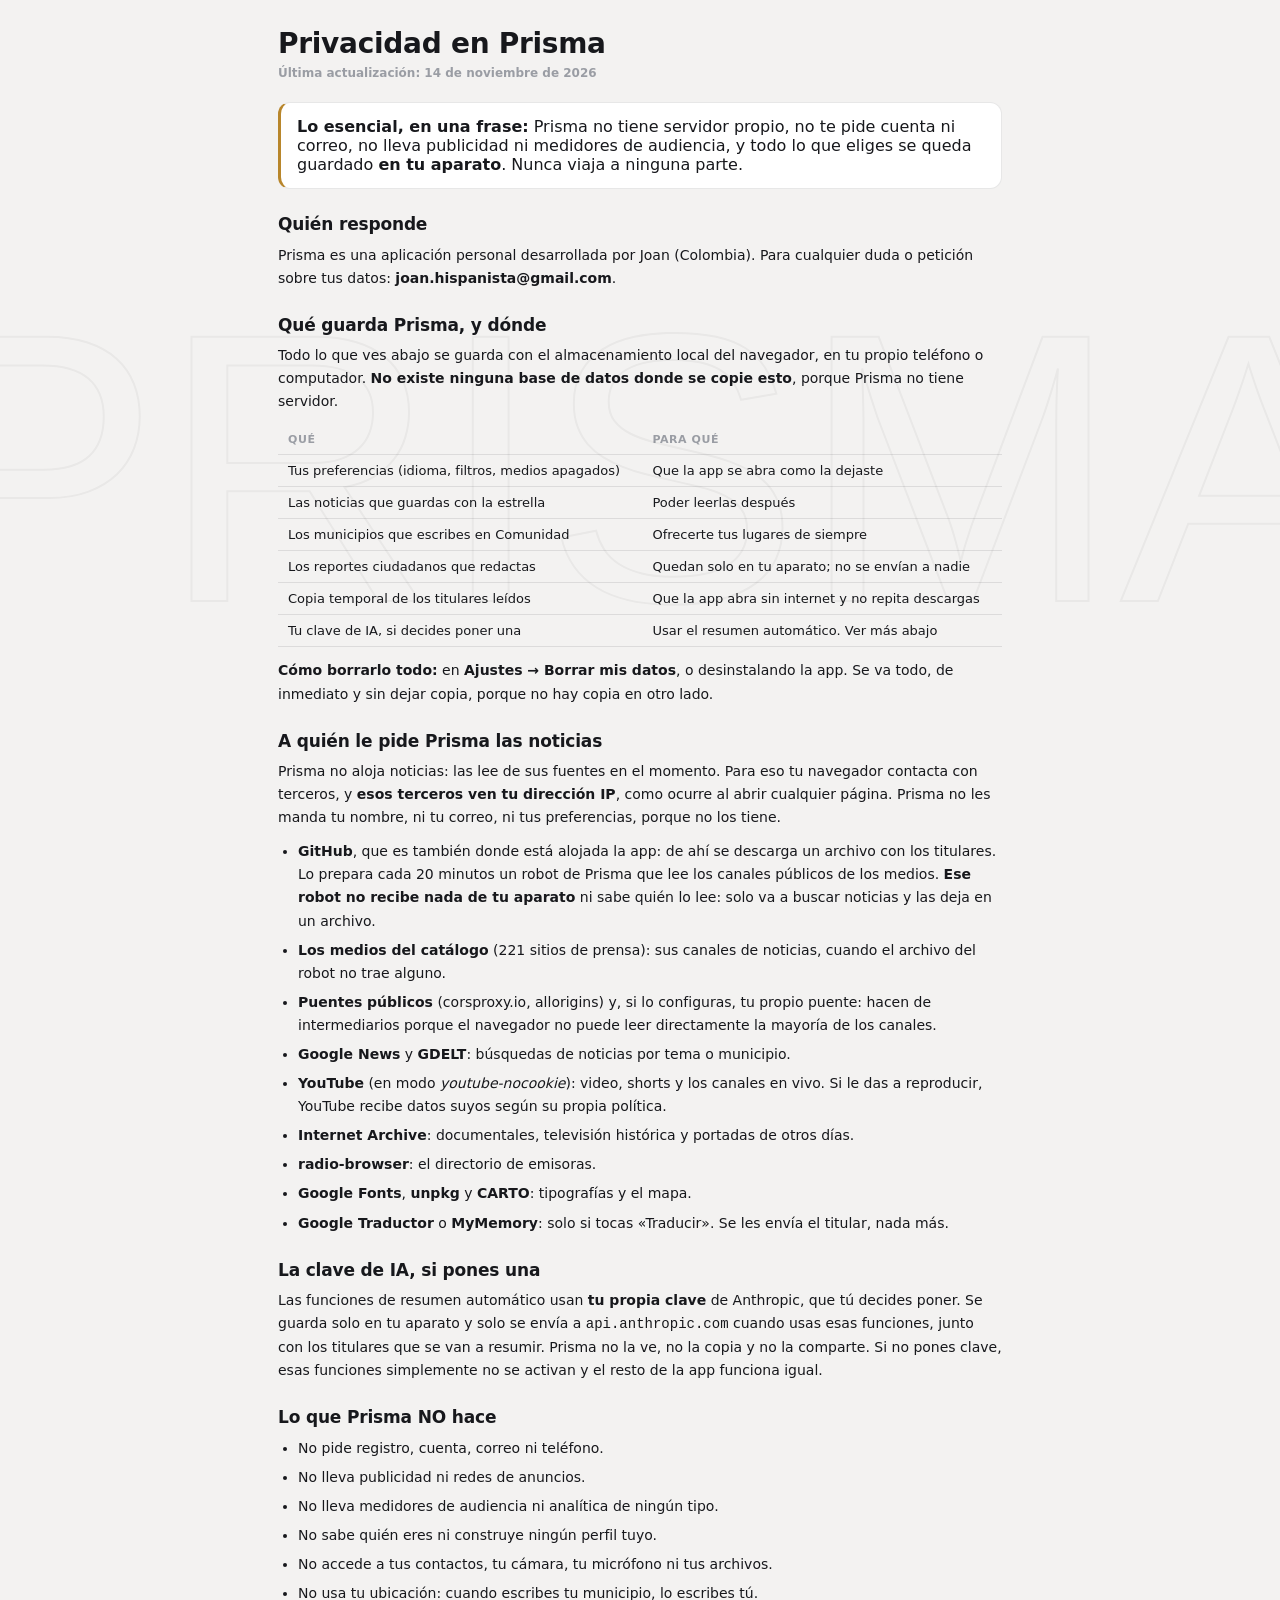
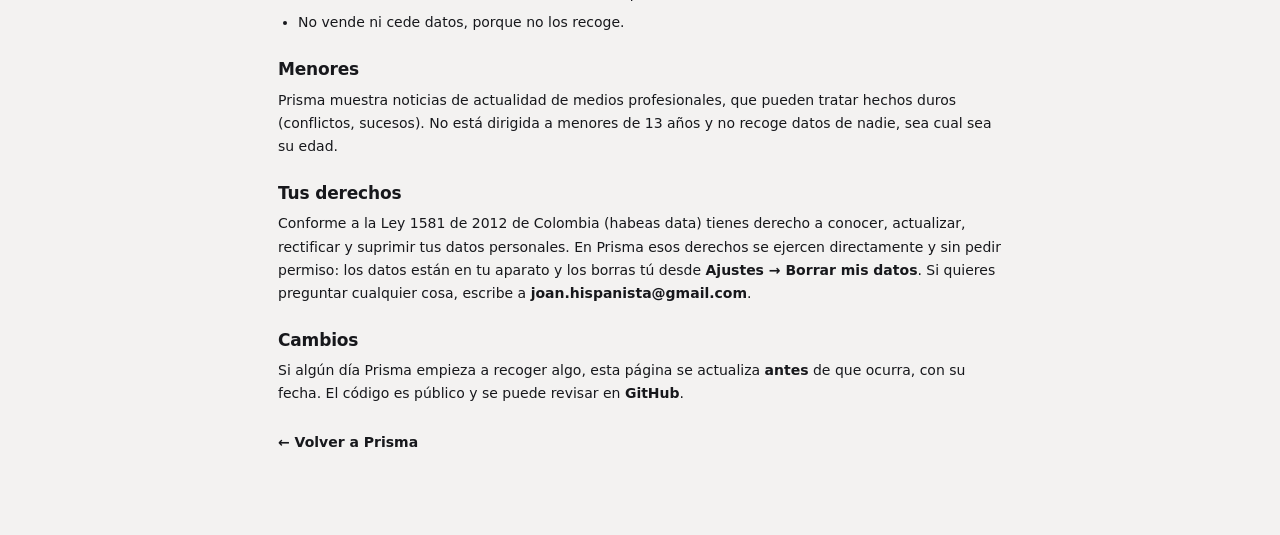
==== commit 1dc6aa17: "El robot de titulares: que Prisma deje de depender de puentes ajenos El navegador no puede leer casi" ====
--- a/privacidad.html
+++ b/privacidad.html
@@ -27,7 +27,7 @@
 <div class="doc">
 
 <h1>Privacidad en Prisma</h1>
-<div class="fecha">Última actualización: 7 de agosto de 2026</div>
+<div class="fecha">Última actualización: 14 de noviembre de 2026</div>
 
 <div class="clave">
   <b>Lo esencial, en una frase:</b> Prisma no tiene servidor propio, no te pide cuenta
@@ -61,7 +61,12 @@
 ocurre al abrir cualquier página. Prisma no les manda tu nombre, ni tu correo, ni
 tus preferencias, porque no los tiene.</p>
 <ul>
-  <li><b>Los medios del catálogo</b> (221 sitios de prensa): sus canales de noticias.</li>
+  <li><b>GitHub</b>, que es también donde está alojada la app: de ahí se descarga un
+      archivo con los titulares. Lo prepara cada 20 minutos un robot de Prisma que lee
+      los canales públicos de los medios. <b>Ese robot no recibe nada de tu aparato</b>
+      ni sabe quién lo lee: solo va a buscar noticias y las deja en un archivo.</li>
+  <li><b>Los medios del catálogo</b> (221 sitios de prensa): sus canales de noticias,
+      cuando el archivo del robot no trae alguno.</li>
   <li><b>Puentes públicos</b> (corsproxy.io, allorigins) y, si lo configuras, tu propio
       puente: hacen de intermediarios porque el navegador no puede leer directamente
       la mayoría de los canales.</li>
